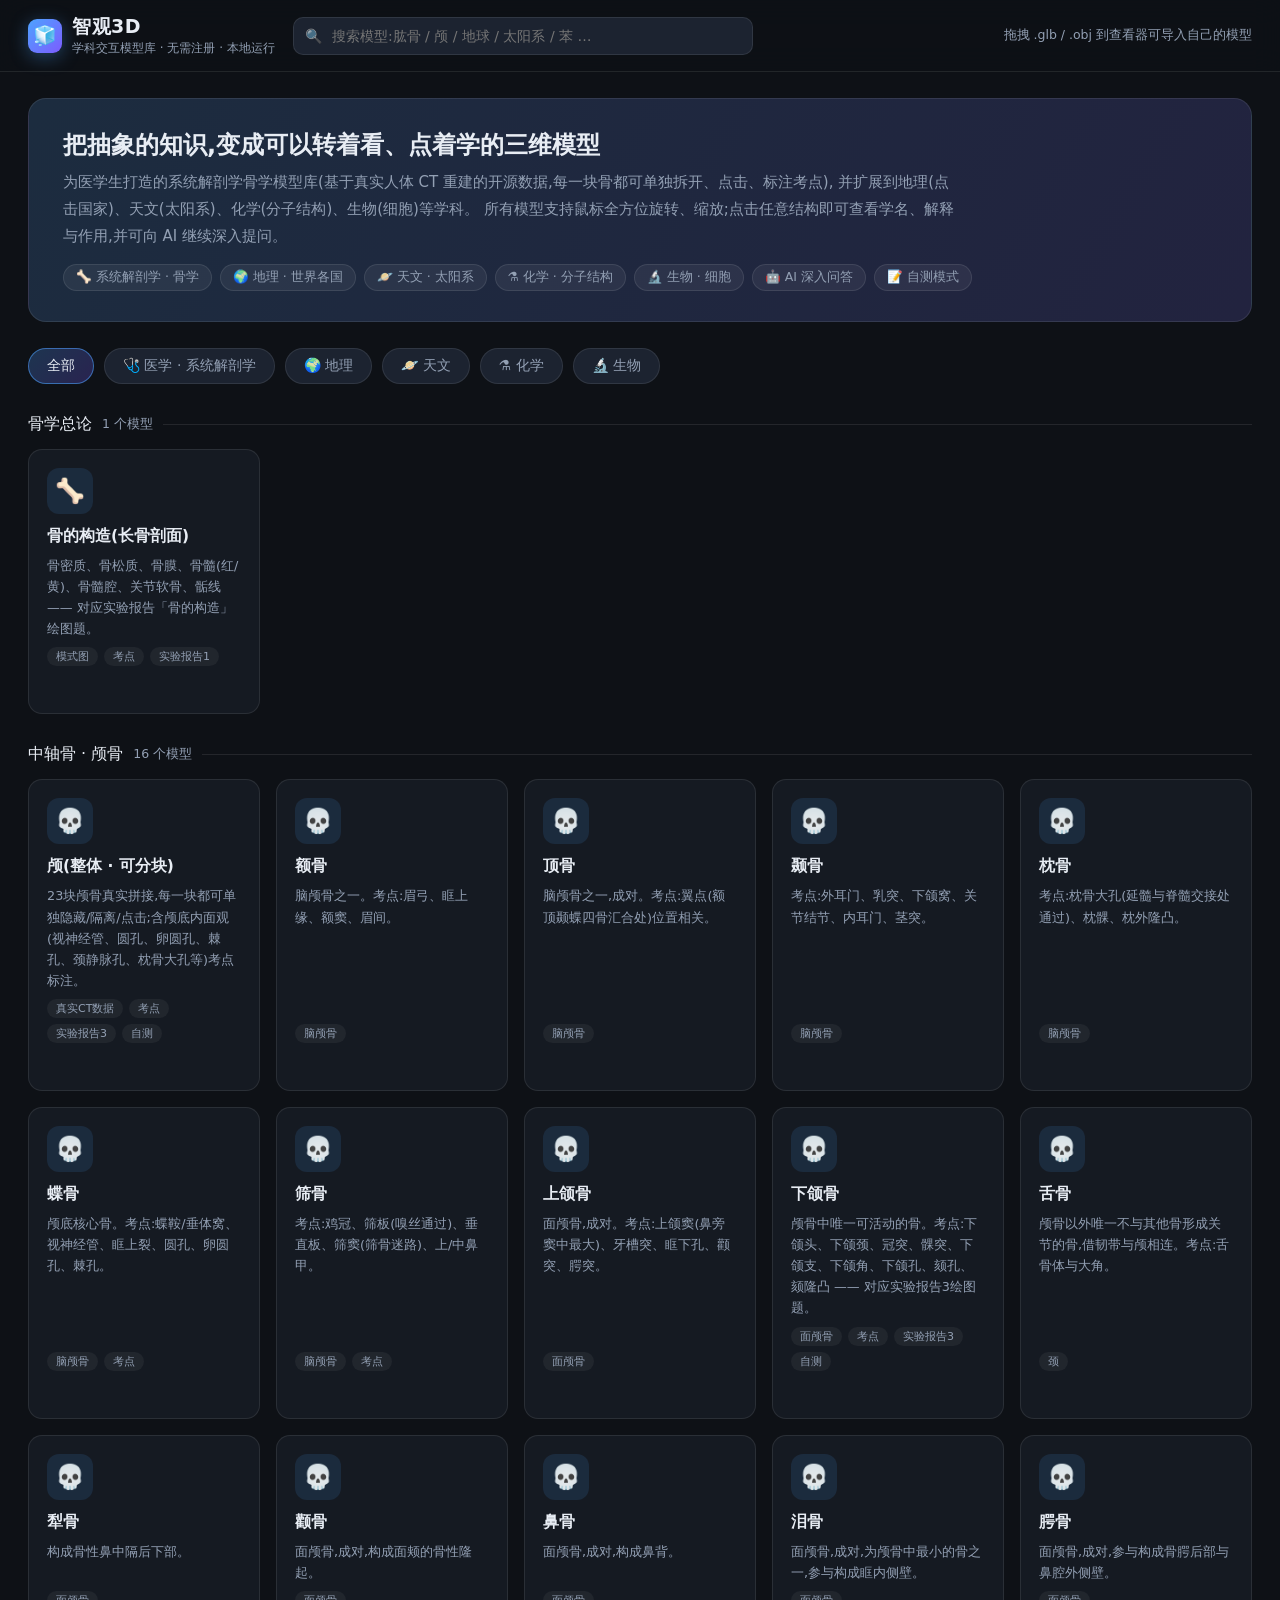
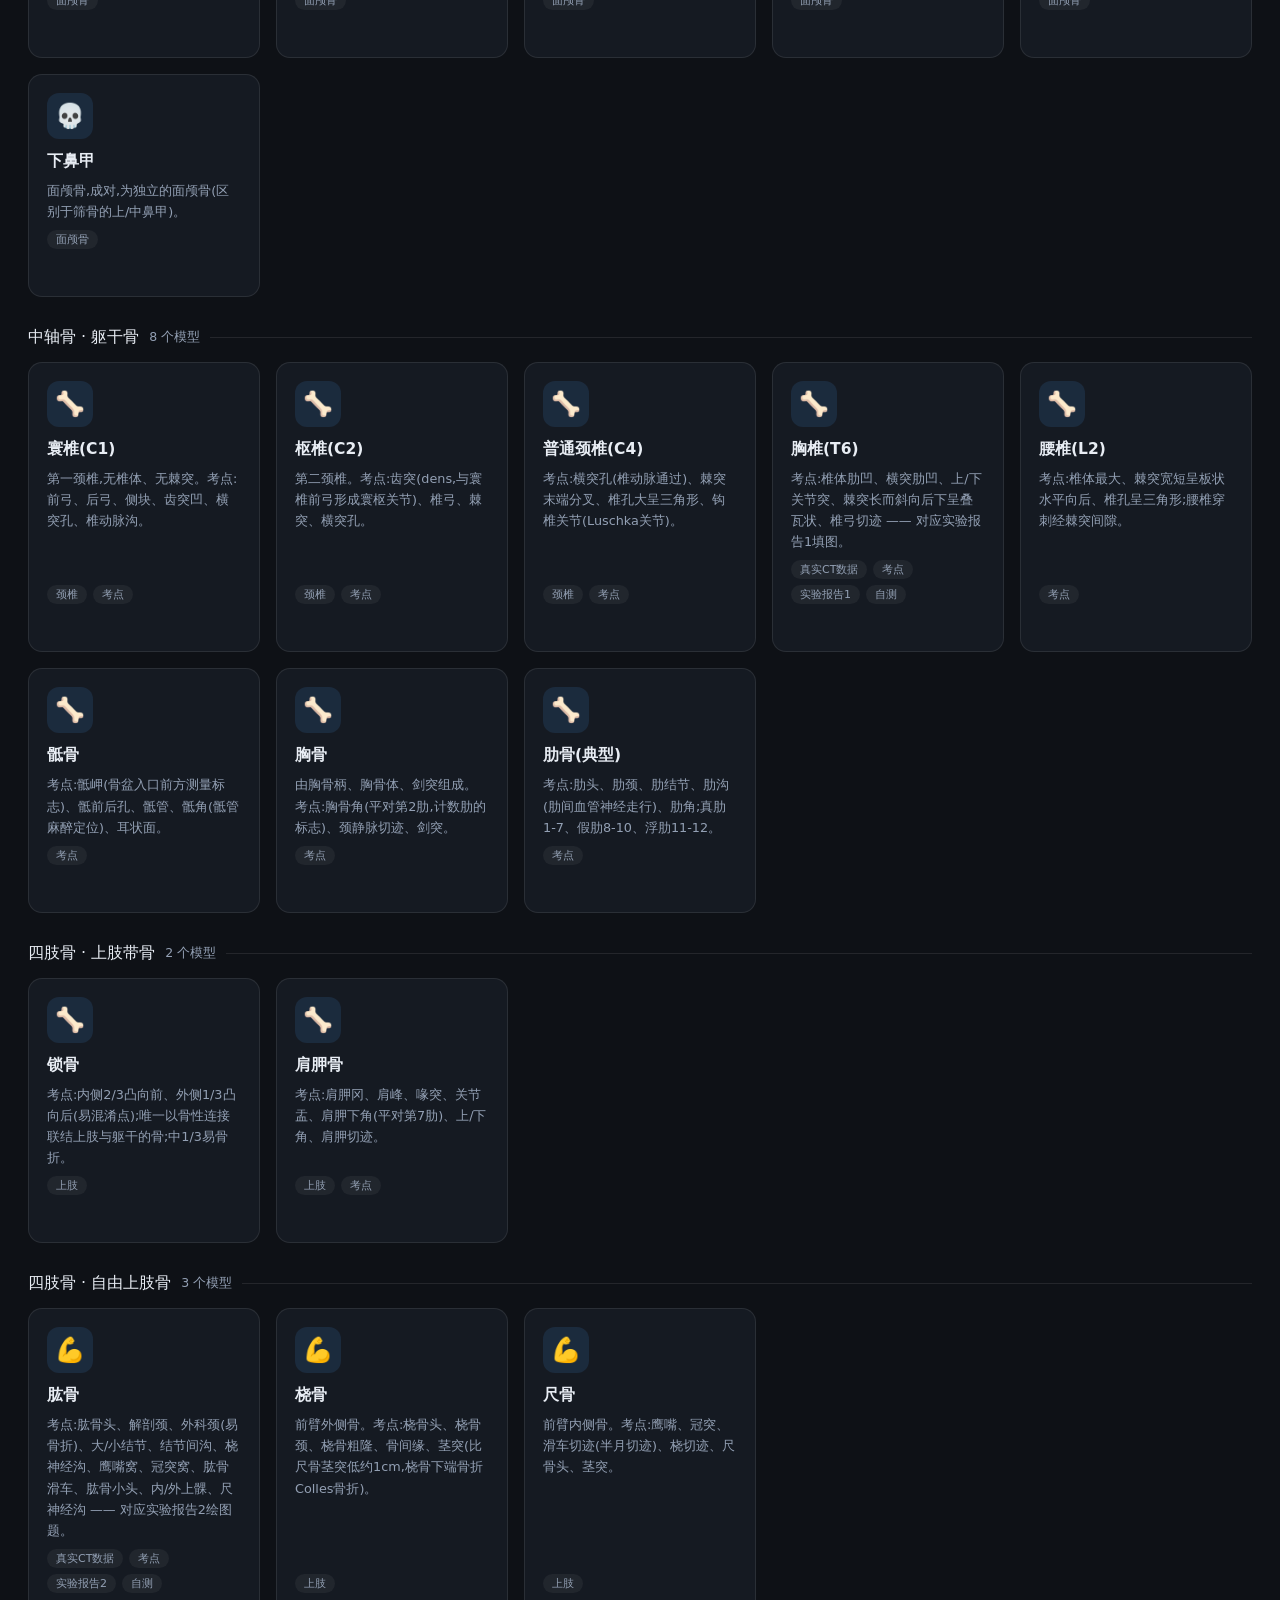
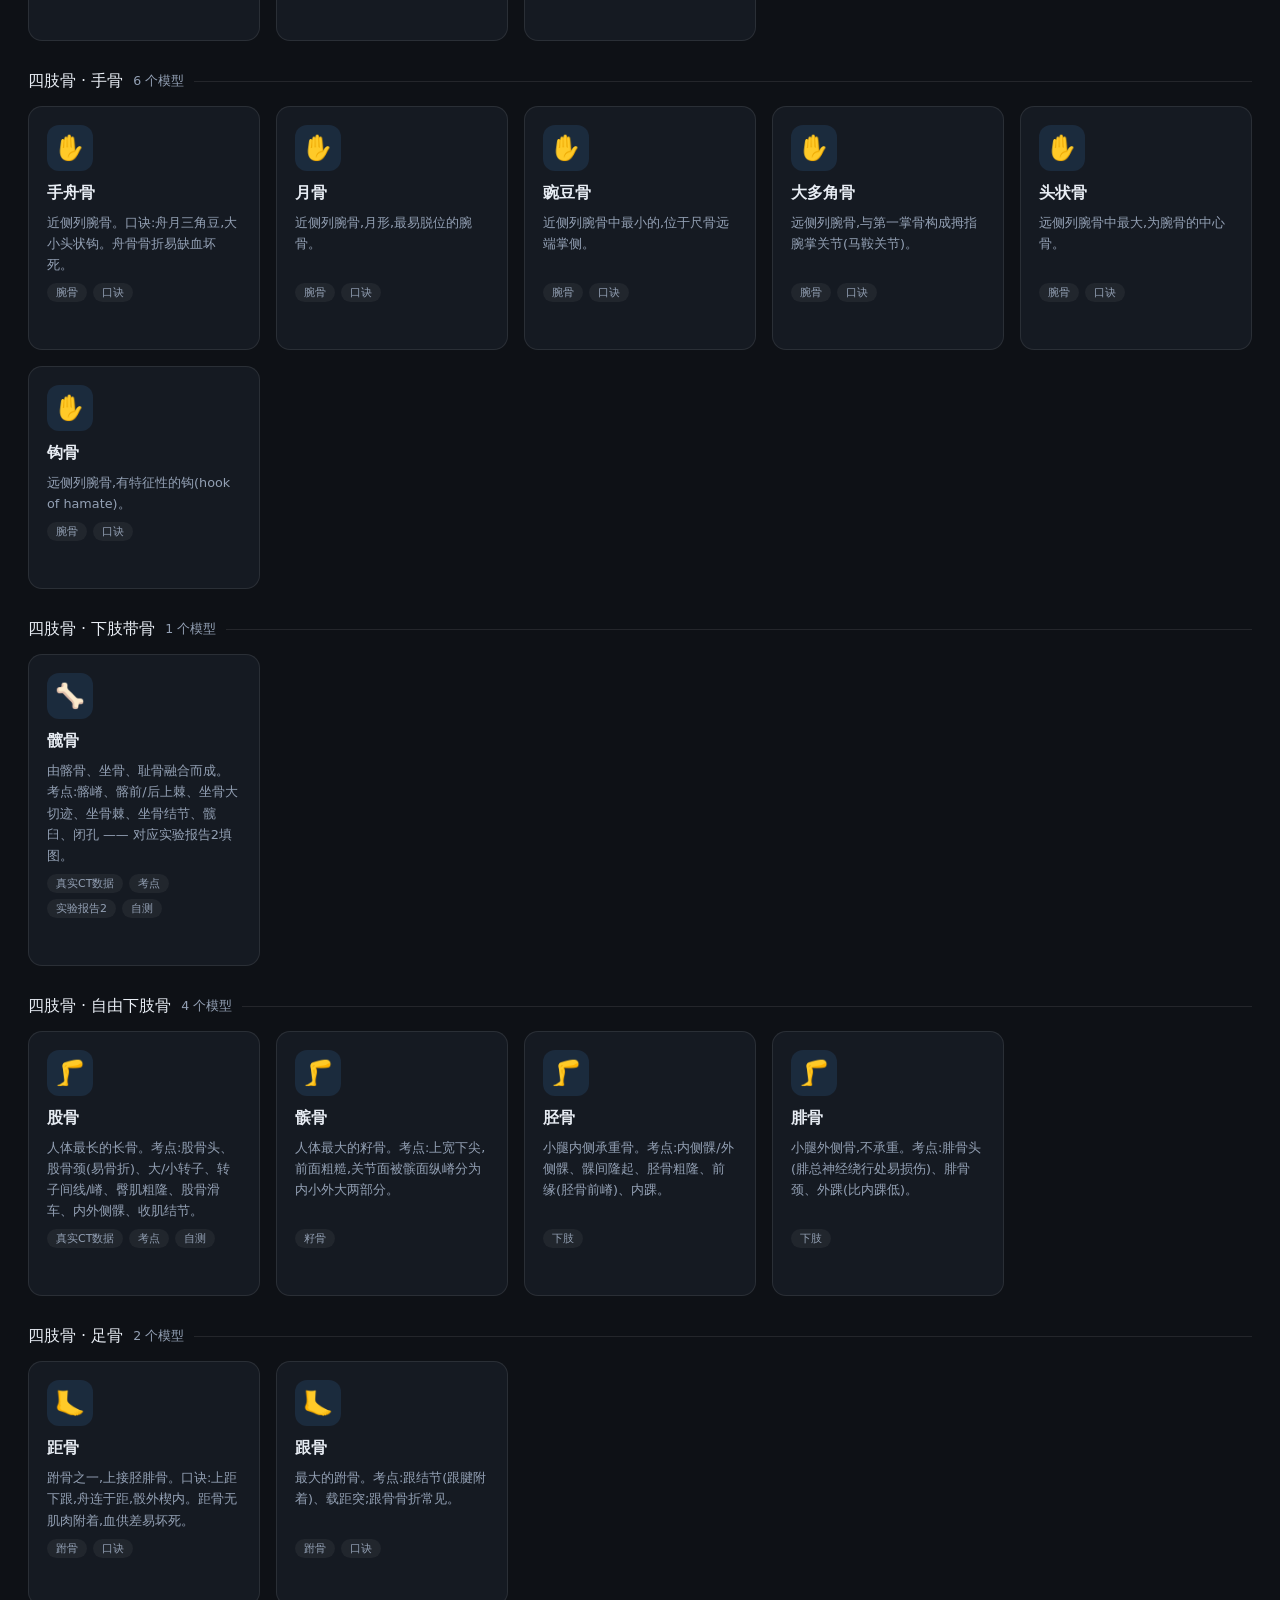
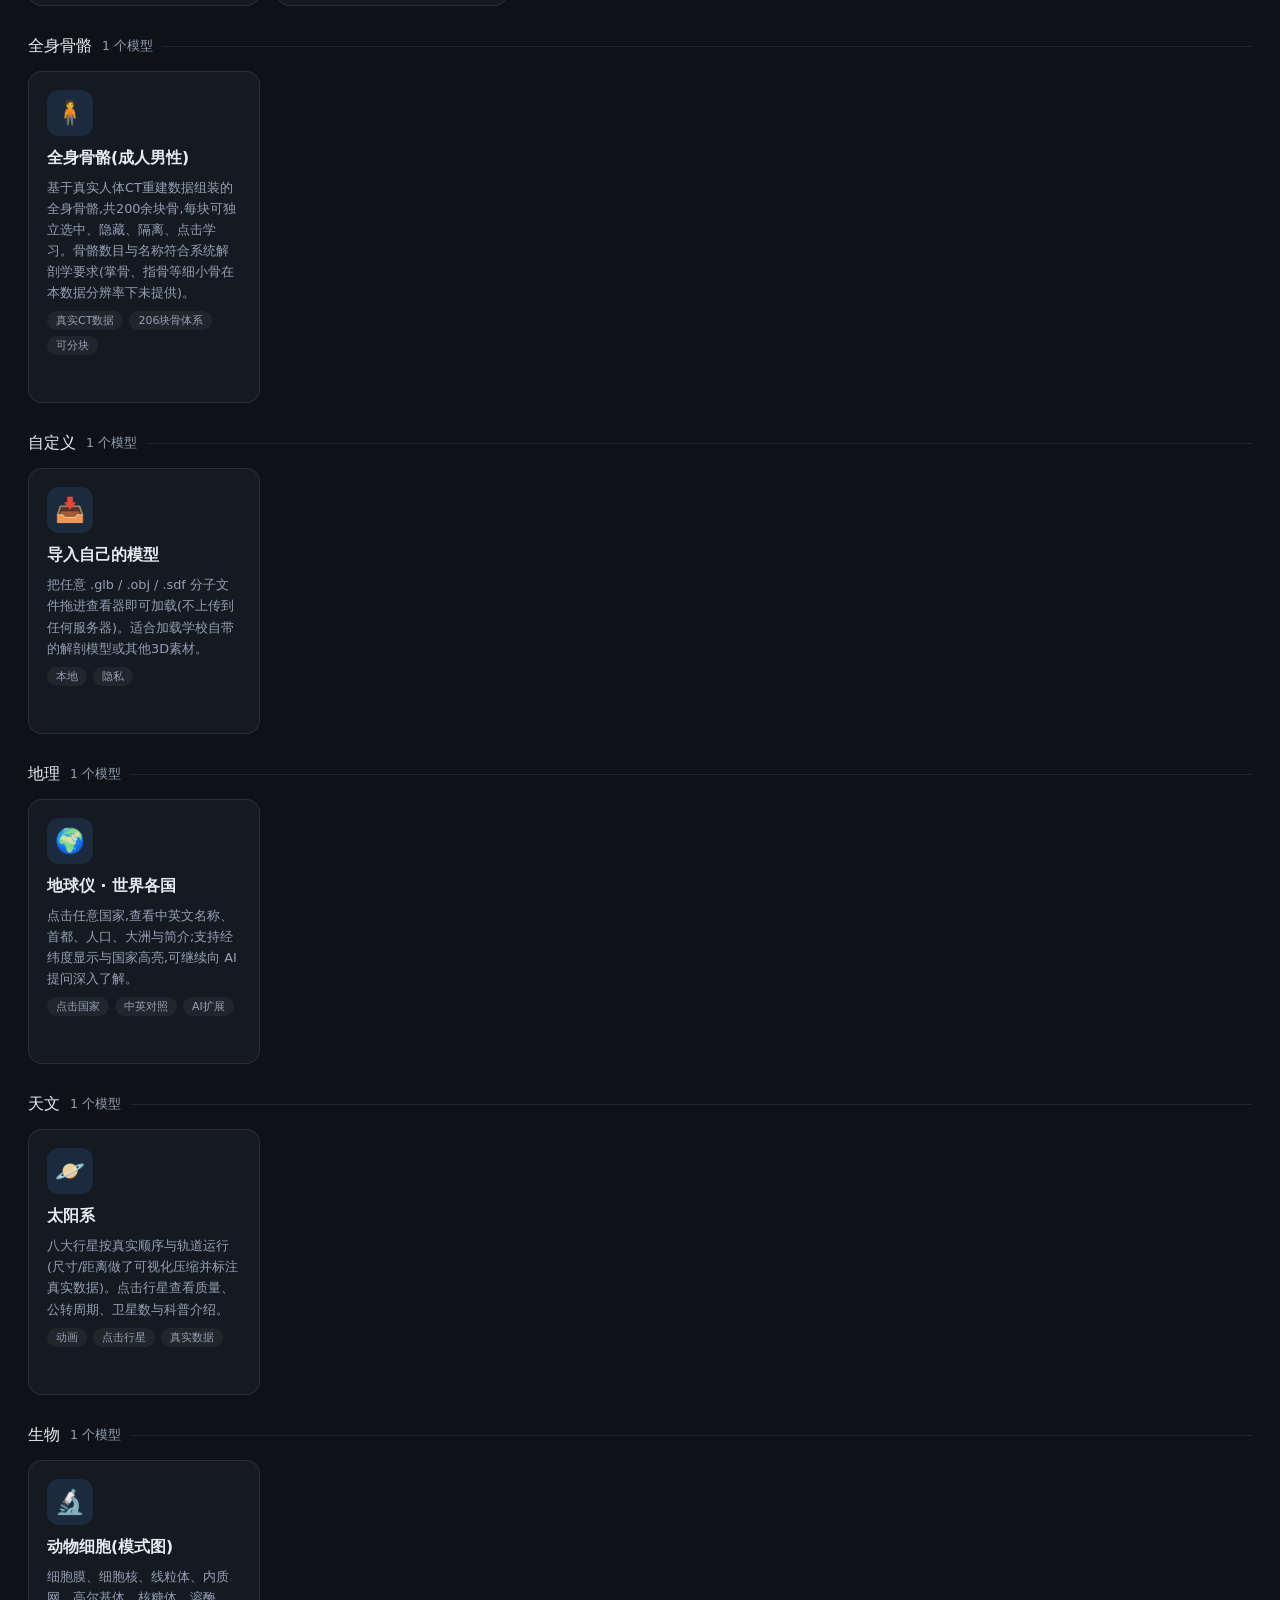
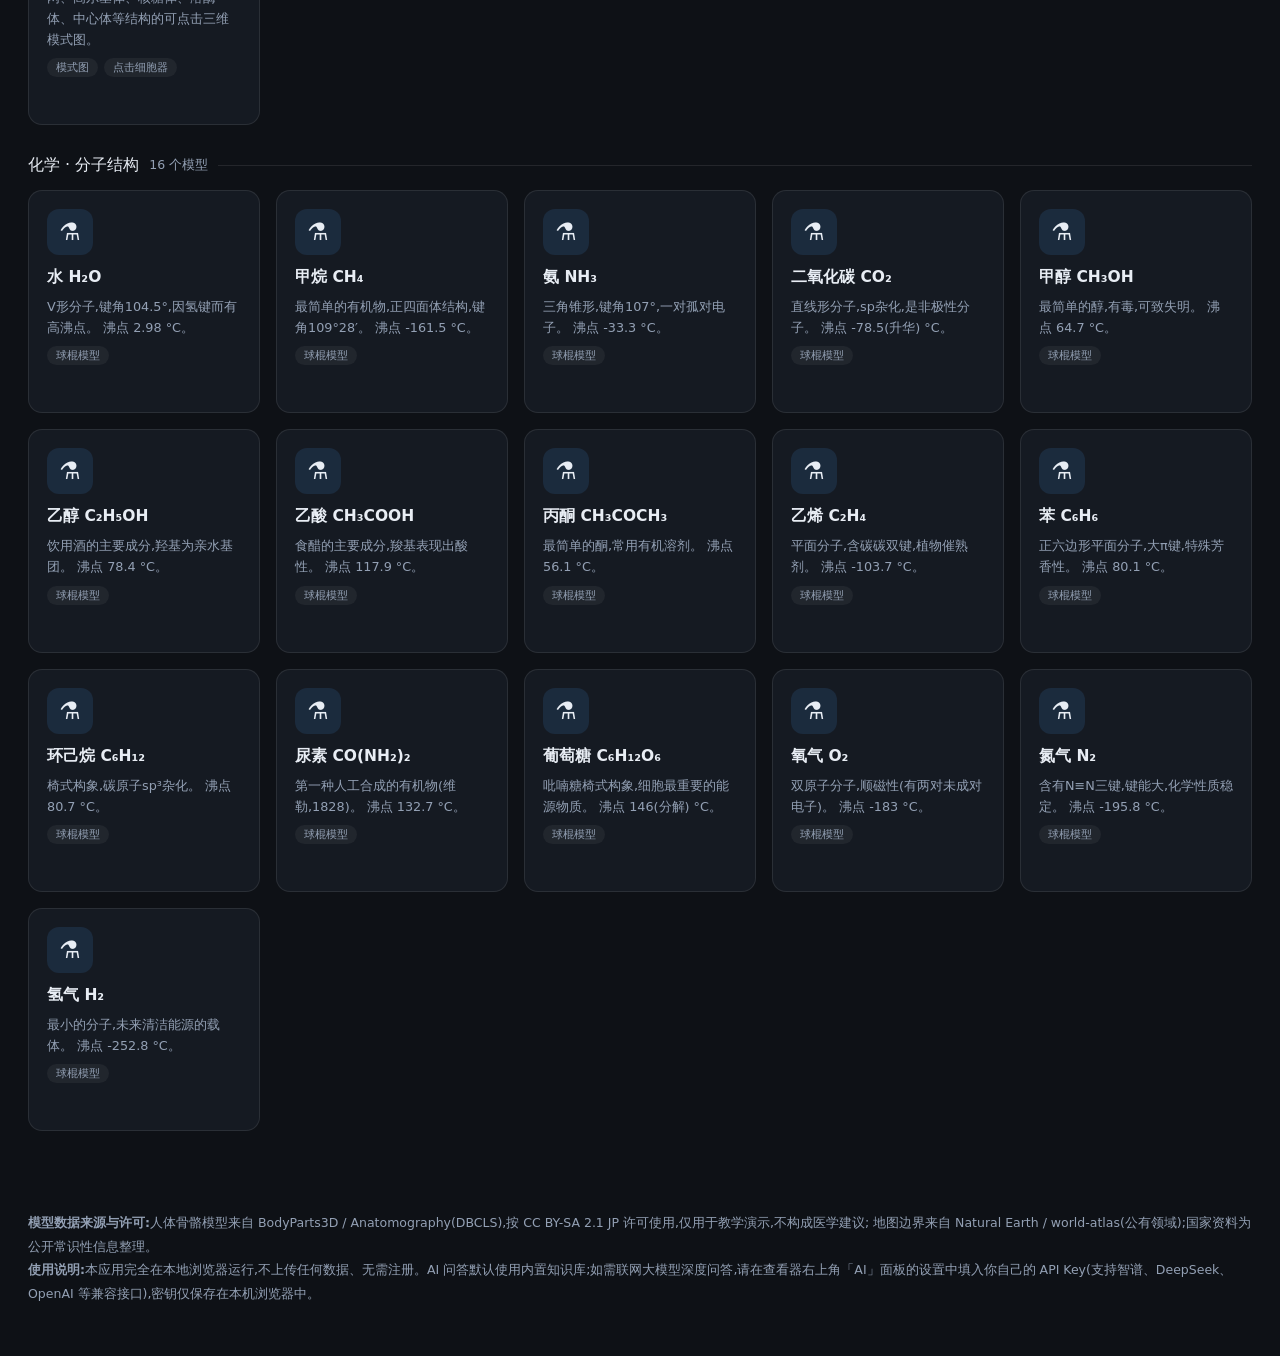
==== index.html @ 43f82dba "智观3D 学科交互模型库:真实CT骨骼解剖学习 + 地球仪/太阳系/分子/细胞,纯静态站可部署 GitHub Pages" ====
<!DOCTYPE html>
<html lang="zh-CN">
<head>
<meta charset="UTF-8">
<meta name="viewport" content="width=device-width, initial-scale=1.0">
<title>智观3D · 学科交互模型库</title>
<link rel="icon" href="data:image/svg+xml,<svg xmlns='http://www.w3.org/2000/svg' viewBox='0 0 100 100'><text y='.9em' font-size='90'>🧊</text></svg>">
<link rel="stylesheet" href="css/app.css">
</head>
<body>
<header class="lib-header">
  <div class="logo">
    <div class="cube">🧊</div>
    <div>
      <h1>智观3D</h1>
      <small>学科交互模型库 · 无需注册 · 本地运行</small>
    </div>
  </div>
  <div class="search-wrap">
    <input id="search" type="text" placeholder="搜索模型:肱骨 / 颅 / 地球 / 太阳系 / 苯 …">
  </div>
  <div class="header-note">拖拽 .glb / .obj 到查看器可导入自己的模型</div>
</header>

<main class="lib-main">
  <section class="hero">
    <h2>把抽象的知识,变成可以转着看、点着学的三维模型</h2>
    <p>为医学生打造的系统解剖学骨学模型库(基于真实人体 CT 重建的开源数据,每一块骨都可单独拆开、点击、标注考点),
       并扩展到地理(点击国家)、天文(太阳系)、化学(分子结构)、生物(细胞)等学科。
       所有模型支持鼠标全方位旋转、缩放;点击任意结构即可查看学名、解释与作用,并可向 AI 继续深入提问。</p>
    <div class="tags">
      <span class="tag">🦴 系统解剖学 · 骨学</span>
      <span class="tag">🌍 地理 · 世界各国</span>
      <span class="tag">🪐 天文 · 太阳系</span>
      <span class="tag">⚗️ 化学 · 分子结构</span>
      <span class="tag">🔬 生物 · 细胞</span>
      <span class="tag">🤖 AI 深入问答</span>
      <span class="tag">📝 自测模式</span>
    </div>
  </section>

  <div class="cat-row" id="catRow"></div>
  <div id="modelList"></div>
</main>

<footer class="lib-footer">
  <p><b>模型数据来源与许可:</b>人体骨骼模型来自 BodyParts3D / Anatomography(DBCLS),按 CC BY-SA 2.1 JP 许可使用,仅用于教学演示,不构成医学建议;
     地图边界来自 Natural Earth / world-atlas(公有领域);国家资料为公开常识性信息整理。</p>
  <p><b>使用说明:</b>本应用完全在本地浏览器运行,不上传任何数据、无需注册。AI 问答默认使用内置知识库;如需联网大模型深度问答,请在查看器右上角「AI」面板的设置中填入你自己的 API Key(支持智谱、DeepSeek、OpenAI 等兼容接口),密钥仅保存在本机浏览器中。</p>
</footer>

<script src="js/catalog.js"></script>
<script>
(function () {
  const row = document.getElementById('catRow');
  const list = document.getElementById('modelList');
  const search = document.getElementById('search');
  const cats = [
    { id: 'all', name: '全部' },
    { id: 'medical', name: '🩺 医学 · 系统解剖学' },
    { id: 'geo', name: '🌍 地理' },
    { id: 'astro', name: '🪐 天文' },
    { id: 'chem', name: '⚗️ 化学' },
    { id: 'bio', name: '🔬 生物' }
  ];
  let curCat = 'all', curKw = '';

  cats.forEach(c => {
    const b = document.createElement('button');
    b.className = 'cat-chip' + (c.id === 'all' ? ' active' : '');
    b.textContent = c.name;
    b.onclick = () => {
      curCat = c.id;
      row.querySelectorAll('.cat-chip').forEach(x => x.classList.remove('active'));
      b.classList.add('active');
      render();
    };
    row.appendChild(b);
  });
  search.addEventListener('input', () => { curKw = search.value.trim().toLowerCase(); render(); });

  function render() {
    list.innerHTML = '';
    let shown = 0;
    // 分组显示
    const groups = [];
    CATALOG.forEach(m => {
      if (m.type === 'molecule-list') return;   // 分子集展开为单独卡片,汇总卡不显示
      if (curCat !== 'all' && m.cat !== curCat) return;
      if (curKw && !((m.title + ' ' + (m.en || '') + ' ' + (m.desc || '') + ' ' + (m.keywords || '')).toLowerCase().includes(curKw))) return;
      let g = groups.find(x => x.name === (m.groupName || '其他'));
      if (!g) { g = { name: m.groupName || '其他', items: [] }; groups.push(g); }
      g.items.push(m);
      shown++;
    });
    if (!shown) {
      list.innerHTML = '<p style="color:var(--txt-dim);padding:40px 0;text-align:center">没有找到匹配的模型,换个关键词试试?</p>';
      return;
    }
    groups.forEach(g => {
      const t = document.createElement('div');
      t.className = 'group-title';
      t.innerHTML = `${g.name} <span class="cnt">${g.items.length} 个模型</span>`;
      list.appendChild(t);
      const grid = document.createElement('div');
      grid.className = 'card-grid';
      g.items.forEach(m => grid.appendChild(card(m)));
      list.appendChild(grid);
    });
  }

  function card(m) {
    const d = document.createElement('div');
    d.className = 'model-card';
    d.innerHTML = `
      <div class="icon">${m.icon || '📦'}</div>
      <h3>${m.title}</h3>
      <div class="desc">${m.desc || ''}</div>
      <div class="meta">
        ${(m.tags || []).map(t => `<span>${t}</span>`).join('')}
      </div>
      <div class="open-hint">打开模型 →</div>`;
    d.onclick = () => { location.href = 'viewer.html?model=' + encodeURIComponent(m.id); };
    return d;
  }

  render();
})();
</script>
</body>
</html>
---- css/app.css ----
/* ============ 智观3D · 学科交互模型库 ============ */
:root {
  --bg: #0e1116;
  --bg-2: #151a22;
  --bg-3: #1c2330;
  --panel: rgba(17, 22, 30, 0.92);
  --line: rgba(255, 255, 255, 0.09);
  --txt: #e8edf4;
  --txt-dim: #93a0b4;
  --acc: #4da3ff;
  --acc-2: #7c5cff;
  --ok: #3ecf8e;
  --warn: #ffb454;
  --err: #ff6b6b;
  --radius: 14px;
  --shadow: 0 12px 40px rgba(0, 0, 0, 0.45);
  font-size: 15px;
}
* { box-sizing: border-box; margin: 0; padding: 0; }
html, body { height: 100%; }
body {
  font-family: "system-ui", "Segoe UI", "Microsoft YaHei", "PingFang SC", sans-serif;
  background: var(--bg);
  color: var(--txt);
  overflow-x: hidden;
}
a { color: var(--acc); text-decoration: none; }
button { font-family: inherit; cursor: pointer; }
input, select, textarea { font-family: inherit; }
::-webkit-scrollbar { width: 9px; height: 9px; }
::-webkit-scrollbar-thumb { background: #2c3646; border-radius: 5px; }
::-webkit-scrollbar-track { background: transparent; }

/* ---------- 首页(模型库) ---------- */
.lib-header {
  position: sticky; top: 0; z-index: 50;
  display: flex; align-items: center; gap: 18px;
  padding: 14px 28px;
  background: rgba(14, 17, 22, 0.85);
  backdrop-filter: blur(14px);
  border-bottom: 1px solid var(--line);
}
.logo { display: flex; align-items: center; gap: 10px; white-space: nowrap; }
.logo .cube {
  width: 34px; height: 34px; border-radius: 9px;
  background: linear-gradient(135deg, var(--acc), var(--acc-2));
  display: grid; place-items: center; font-size: 19px;
  box-shadow: 0 4px 18px rgba(77, 163, 255, 0.35);
}
.logo h1 { font-size: 19px; font-weight: 700; letter-spacing: 0.5px; }
.logo small { color: var(--txt-dim); font-size: 12px; display: block; font-weight: 400; }
.search-wrap { flex: 1; max-width: 460px; position: relative; }
.search-wrap input {
  width: 100%; padding: 10px 14px 10px 38px;
  background: var(--bg-3); border: 1px solid var(--line); border-radius: 10px;
  color: var(--txt); outline: none; font-size: 14px;
}
.search-wrap input:focus { border-color: rgba(77, 163, 255, 0.5); }
.search-wrap::before {
  content: "🔍"; position: absolute; left: 12px; top: 50%;
  transform: translateY(-50%); font-size: 14px; opacity: 0.7;
}
.header-note { margin-left: auto; color: var(--txt-dim); font-size: 12.5px; white-space: nowrap; }

.lib-main { max-width: 1280px; margin: 0 auto; padding: 26px 28px 80px; }
.hero {
  padding: 30px 34px; margin-bottom: 26px;
  background: linear-gradient(120deg, rgba(77,163,255,0.13), rgba(124,92,255,0.13)),
              var(--bg-2);
  border: 1px solid var(--line); border-radius: 18px;
}
.hero h2 { font-size: 24px; margin-bottom: 8px; }
.hero p { color: var(--txt-dim); line-height: 1.8; max-width: 900px; }
.hero .tags { margin-top: 14px; display: flex; gap: 8px; flex-wrap: wrap; }
.tag {
  padding: 4px 12px; border-radius: 999px; font-size: 12.5px;
  background: rgba(255, 255, 255, 0.06); border: 1px solid var(--line);
  color: var(--txt-dim);
}

.cat-row { display: flex; gap: 10px; flex-wrap: wrap; margin: 22px 0 18px; }
.cat-chip {
  padding: 8px 18px; border-radius: 999px; font-size: 14px;
  background: var(--bg-3); border: 1px solid var(--line); color: var(--txt-dim);
  transition: all 0.15s;
}
.cat-chip:hover { color: var(--txt); border-color: rgba(77, 163, 255, 0.4); }
.cat-chip.active {
  background: linear-gradient(135deg, rgba(77,163,255,0.25), rgba(124,92,255,0.25));
  color: var(--txt); border-color: rgba(77, 163, 255, 0.55);
}
.group-title {
  margin: 30px 0 14px; font-size: 16px; color: var(--txt);
  display: flex; align-items: center; gap: 10px;
}
.group-title::after { content: ""; flex: 1; height: 1px; background: var(--line); }
.group-title .cnt { color: var(--txt-dim); font-size: 12.5px; }

.card-grid {
  display: grid; gap: 16px;
  grid-template-columns: repeat(auto-fill, minmax(230px, 1fr));
}
.model-card {
  background: var(--bg-2); border: 1px solid var(--line); border-radius: var(--radius);
  padding: 18px; cursor: pointer; transition: transform 0.15s, border-color 0.15s, box-shadow 0.15s;
  display: flex; flex-direction: column; gap: 8px; position: relative; overflow: hidden;
}
.model-card:hover {
  transform: translateY(-3px);
  border-color: rgba(77, 163, 255, 0.5);
  box-shadow: var(--shadow);
}
.model-card .icon {
  width: 46px; height: 46px; border-radius: 12px; font-size: 24px;
  display: grid; place-items: center; margin-bottom: 4px;
  background: rgba(77, 163, 255, 0.12);
}
.model-card h3 { font-size: 15.5px; }
.model-card .desc { font-size: 12.8px; color: var(--txt-dim); line-height: 1.65; flex: 1; }
.model-card .meta { display: flex; gap: 6px; flex-wrap: wrap; }
.model-card .meta span {
  font-size: 11px; padding: 2px 9px; border-radius: 999px;
  background: rgba(255, 255, 255, 0.05); color: var(--txt-dim);
}
.model-card .open-hint {
  margin-top: 4px; font-size: 12.5px; color: var(--acc); opacity: 0;
  transition: opacity 0.15s;
}
.model-card:hover .open-hint { opacity: 1; }
.cat-medical .icon { background: rgba(255, 107, 107, 0.13); }
.cat-geo .icon { background: rgba(62, 207, 142, 0.13); }
.cat-astro .icon { background: rgba(124, 92, 255, 0.16); }
.cat-chem .icon { background: rgba(255, 180, 84, 0.13); }
.cat-bio .icon { background: rgba(77, 163, 255, 0.13); }

.lib-footer {
  max-width: 1280px; margin: 0 auto; padding: 0 28px 50px;
  color: var(--txt-dim); font-size: 12.5px; line-height: 1.9;
}

/* ---------- 查看器 ---------- */
.viewer-body { overflow: hidden; }
#c3d {
  position: fixed; inset: 0; display: block;
  cursor: grab;
}
#c3d.grabbing { cursor: grabbing; }
#c3d.pickable { cursor: pointer; }

.v-toolbar {
  position: fixed; top: 0; left: 0; right: 0; z-index: 30;
  display: flex; align-items: center; gap: 10px;
  padding: 10px 16px;
  background: linear-gradient(rgba(10, 13, 18, 0.9), rgba(10, 13, 18, 0));
}
.v-toolbar .back {
  display: flex; align-items: center; gap: 6px;
  padding: 8px 14px; border-radius: 10px;
  background: var(--panel); border: 1px solid var(--line); color: var(--txt);
  font-size: 13.5px;
}
.v-toolbar .back:hover { border-color: rgba(77, 163, 255, 0.5); }
.v-title { font-size: 15px; font-weight: 600; }
.v-title small { color: var(--txt-dim); font-weight: 400; margin-left: 8px; }
.tb-group { margin-left: auto; display: flex; gap: 8px; align-items: center; flex-wrap: wrap; }
.tb-btn {
  padding: 8px 13px; border-radius: 10px; font-size: 13px;
  background: var(--panel); border: 1px solid var(--line); color: var(--txt-dim);
  transition: all 0.15s; white-space: nowrap;
}
.tb-btn:hover { color: var(--txt); border-color: rgba(77, 163, 255, 0.45); }
.tb-btn.on { color: #fff; background: rgba(77, 163, 255, 0.22); border-color: rgba(77, 163, 255, 0.55); }
.tb-btn.primary { color: #fff; background: linear-gradient(135deg, var(--acc), var(--acc-2)); border: none; }

.view-preset-bar {
  position: fixed; top: 58px; left: 50%; transform: translateX(-50%);
  z-index: 29; display: flex; gap: 6px; flex-wrap: wrap; justify-content: center;
  max-width: 90vw;
}
.vp-btn {
  padding: 5px 12px; border-radius: 999px; font-size: 12px;
  background: var(--panel); border: 1px solid var(--line); color: var(--txt-dim);
}
.vp-btn:hover { color: var(--txt); }

/* 左侧信息面板 */
.info-panel {
  position: fixed; left: 16px; top: 96px; bottom: 20px; width: 372px; z-index: 25;
  background: var(--panel); border: 1px solid var(--line); border-radius: var(--radius);
  backdrop-filter: blur(16px); box-shadow: var(--shadow);
  display: flex; flex-direction: column;
  transform: translateX(-110%); transition: transform 0.25s ease;
}
.info-panel.show { transform: none; }
.info-head {
  padding: 14px 16px; border-bottom: 1px solid var(--line);
  display: flex; align-items: flex-start; gap: 10px;
}
.info-head .ih-title { flex: 1; }
.info-head h2 { font-size: 17px; line-height: 1.35; }
.info-head .latin { color: var(--txt-dim); font-size: 12.5px; font-style: italic; margin-top: 2px; }
.info-head .cat-line { margin-top: 6px; display: flex; gap: 6px; flex-wrap: wrap; }
.info-head .cat-line span {
  font-size: 11px; padding: 2px 9px; border-radius: 999px;
  background: rgba(77, 163, 255, 0.13); color: var(--acc);
}
.icon-btn {
  width: 28px; height: 28px; border-radius: 8px; border: 1px solid var(--line);
  background: transparent; color: var(--txt-dim); font-size: 13px; flex: none;
}
.icon-btn:hover { color: var(--txt); }
.info-body { flex: 1; overflow-y: auto; padding: 14px 16px 20px; }
.kb-sec { margin-bottom: 16px; }
.kb-sec h4 {
  font-size: 12.5px; color: var(--acc); margin-bottom: 7px; letter-spacing: 1px;
  display: flex; align-items: center; gap: 6px;
}
.kb-sec p { font-size: 13.5px; line-height: 1.85; color: #c9d4e3; }
.kb-sec ul { list-style: none; }
.kb-sec li {
  font-size: 13.2px; line-height: 1.75; color: #c9d4e3;
  padding-left: 16px; position: relative; margin-bottom: 5px;
}
.kb-sec li::before { content: "·"; position: absolute; left: 4px; color: var(--acc); font-weight: 700; }
.kb-sec li b { color: var(--txt); font-weight: 600; }
.kb-sec li.clickable { cursor: pointer; padding: 4px 6px 4px 20px; border-radius: 8px; margin-left: -6px; }
.kb-sec li.clickable:hover { background: rgba(77, 163, 255, 0.1); }
.kb-sec li.clickable::before { content: "◉"; left: 4px; top: 6px; font-size: 11px; color: var(--warn); }
.mnemo {
  background: rgba(255, 180, 84, 0.09); border: 1px solid rgba(255, 180, 84, 0.25);
  border-radius: 10px; padding: 10px 12px; font-size: 13px; line-height: 1.8; color: #ffd9a0;
}
.clinical {
  background: rgba(255, 107, 107, 0.07); border: 1px solid rgba(255, 107, 107, 0.2);
  border-radius: 10px; padding: 10px 12px; font-size: 13px; line-height: 1.8; color: #ffb3b3;
}
.info-empty {
  height: 100%; display: flex; flex-direction: column; align-items: center; justify-content: center;
  color: var(--txt-dim); font-size: 13.5px; gap: 10px; text-align: center; line-height: 2;
  padding: 0 24px;
}
.bone-list-wrap { border-top: 1px solid var(--line); padding: 10px 12px; }
.bone-list-wrap summary {
  font-size: 13px; color: var(--txt-dim); cursor: pointer; user-select: none; padding: 4px 2px;
}
.bone-chips { display: flex; flex-wrap: wrap; gap: 6px; padding: 8px 2px; max-height: 180px; overflow-y: auto; }
.bone-chip {
  font-size: 12px; padding: 4px 11px; border-radius: 999px;
  background: var(--bg-3); border: 1px solid var(--line); color: var(--txt-dim);
}
.bone-chip:hover { color: var(--txt); border-color: rgba(77, 163, 255, 0.5); }
.bone-chip.hidden-bone { opacity: 0.4; text-decoration: line-through; }

/* AI 抽屉 */
.ai-drawer {
  position: fixed; right: 0; top: 0; bottom: 0; width: 420px; max-width: 92vw; z-index: 40;
  background: rgba(15, 19, 26, 0.97); border-left: 1px solid var(--line);
  display: flex; flex-direction: column;
  transform: translateX(105%); transition: transform 0.25s ease;
  box-shadow: -18px 0 50px rgba(0, 0, 0, 0.5);
}
.ai-drawer.show { transform: none; }
.ai-head {
  padding: 14px 16px; border-bottom: 1px solid var(--line);
  display: flex; align-items: center; gap: 10px;
}
.ai-head h3 { font-size: 15px; flex: 1; }
.ai-head .mode-badge {
  font-size: 11px; padding: 3px 10px; border-radius: 999px;
  background: rgba(62, 207, 142, 0.13); color: var(--ok); border: 1px solid rgba(62, 207, 142, 0.3);
}
.ai-head .mode-badge.cloud { background: rgba(77, 163, 255, 0.13); color: var(--acc); border-color: rgba(77, 163, 255, 0.3); }
.ai-msgs { flex: 1; overflow-y: auto; padding: 16px; display: flex; flex-direction: column; gap: 12px; }
.ai-msg { max-width: 88%; border-radius: 14px; padding: 10px 14px; font-size: 13.5px; line-height: 1.8; white-space: pre-wrap; word-break: break-word; }
.ai-msg.user { align-self: flex-end; background: linear-gradient(135deg, rgba(77,163,255,0.25), rgba(124,92,255,0.25)); }
.ai-msg.bot { align-self: flex-start; background: var(--bg-3); color: #c9d4e3; }
.ai-msg.bot b { color: var(--txt); }
.ai-msg.bot h5 { font-size: 13px; color: var(--acc); margin: 8px 0 4px; }
.ai-msg.bot ul { padding-left: 18px; }
.ai-msg.bot li { margin: 3px 0; }
.ai-msg .src { margin-top: 8px; font-size: 11.5px; color: var(--txt-dim); border-top: 1px dashed var(--line); padding-top: 6px; }
.ai-typing { align-self: flex-start; color: var(--txt-dim); font-size: 13px; padding: 6px 2px; }
.ai-chips { display: flex; flex-wrap: wrap; gap: 7px; padding: 0 16px 10px; }
.ai-chip {
  font-size: 12px; padding: 5px 12px; border-radius: 999px;
  background: var(--bg-3); border: 1px solid var(--line); color: var(--txt-dim);
}
.ai-chip:hover { color: var(--txt); border-color: rgba(77, 163, 255, 0.5); }
.ai-input-row { display: flex; gap: 8px; padding: 12px 16px 16px; border-top: 1px solid var(--line); }
.ai-input-row textarea {
  flex: 1; resize: none; height: 46px; border-radius: 10px; padding: 11px 13px;
  background: var(--bg-3); border: 1px solid var(--line); color: var(--txt); outline: none; font-size: 13.5px;
}
.ai-input-row textarea:focus { border-color: rgba(77, 163, 255, 0.5); }
.ai-send {
  width: 46px; border-radius: 10px; border: none; font-size: 18px;
  background: linear-gradient(135deg, var(--acc), var(--acc-2)); color: #fff;
}

/* 弹窗 */
.modal-mask {
  position: fixed; inset: 0; z-index: 60; background: rgba(5, 8, 12, 0.72);
  display: none; align-items: center; justify-content: center; backdrop-filter: blur(4px);
}
.modal-mask.show { display: flex; }
.modal {
  width: 560px; max-width: 92vw; max-height: 86vh; overflow-y: auto;
  background: var(--bg-2); border: 1px solid var(--line); border-radius: 16px;
  padding: 22px 24px; box-shadow: var(--shadow);
}
.modal h3 { font-size: 16px; margin-bottom: 14px; }
.modal .form-row { margin-bottom: 13px; }
.modal label { display: block; font-size: 12.5px; color: var(--txt-dim); margin-bottom: 6px; }
.modal input, .modal select {
  width: 100%; padding: 9px 12px; border-radius: 9px; font-size: 13.5px;
  background: var(--bg-3); border: 1px solid var(--line); color: var(--txt); outline: none;
}
.modal input:focus, .modal select:focus { border-color: rgba(77, 163, 255, 0.5); }
.modal .row2 { display: flex; gap: 10px; }
.modal .row2 .form-row { flex: 1; }
.modal-actions { display: flex; gap: 10px; justify-content: flex-end; margin-top: 18px; }
.modal-actions button { padding: 9px 18px; border-radius: 10px; font-size: 13.5px; }
.btn-ghost { background: var(--bg-3); border: 1px solid var(--line); color: var(--txt-dim); }
.btn-main { background: linear-gradient(135deg, var(--acc), var(--acc-2)); border: none; color: #fff; }
.modal .tip { font-size: 12px; color: var(--txt-dim); line-height: 1.8; margin-top: 8px; }
.modal .test-line { display: flex; align-items: center; gap: 10px; margin-top: 4px; }
.modal .test-result { font-size: 12.5px; }
.preset-chip { font-size: 12px; padding: 3px 10px; border-radius: 999px; background: var(--bg-3); border: 1px solid var(--line); color: var(--txt-dim); margin: 0 4px 4px 0; display: inline-block; }
.preset-chip.active { color: var(--acc); border-color: rgba(77,163,255,0.5); }

/* 加载遮罩 */
.loading-mask {
  position: fixed; inset: 0; z-index: 70; background: var(--bg);
  display: flex; flex-direction: column; align-items: center; justify-content: center; gap: 18px;
  transition: opacity 0.4s;
}
.loading-mask.hide { opacity: 0; pointer-events: none; }
.spin {
  width: 46px; height: 46px; border-radius: 50%;
  border: 3px solid rgba(77, 163, 255, 0.15); border-top-color: var(--acc);
  animation: spin 0.9s linear infinite;
}
@keyframes spin { to { transform: rotate(360deg); } }
.loading-mask .l1 { font-size: 15px; }
.loading-mask .l2 { font-size: 12.5px; color: var(--txt-dim); }
.load-bar { width: 260px; height: 5px; border-radius: 3px; background: var(--bg-3); overflow: hidden; }
.load-bar i { display: block; height: 100%; width: 0%; background: linear-gradient(90deg, var(--acc), var(--acc-2)); transition: width 0.2s; }

/* 底部提示 & 自测 HUD */
.hint-bar {
  position: fixed; bottom: 14px; left: 50%; transform: translateX(-50%); z-index: 20;
  padding: 7px 16px; border-radius: 999px; font-size: 12.5px; color: var(--txt-dim);
  background: var(--panel); border: 1px solid var(--line); white-space: nowrap; max-width: 92vw;
  overflow: hidden; text-overflow: ellipsis;
}
.quiz-hud {
  position: fixed; top: 58px; left: 50%; transform: translateX(-50%); z-index: 35;
  display: none; align-items: center; gap: 14px;
  background: var(--panel); border: 1px solid rgba(255, 180, 84, 0.4); border-radius: 14px;
  padding: 12px 20px; box-shadow: var(--shadow); backdrop-filter: blur(12px);
}
.quiz-hud.show { display: flex; }
.quiz-hud .q-main { font-size: 14.5px; }
.quiz-hud .q-main b { color: var(--warn); font-size: 16px; }
.quiz-hud .q-score { font-size: 12.5px; color: var(--txt-dim); white-space: nowrap; }
.quiz-hud .q-next { font-size: 12.5px; padding: 6px 12px; border-radius: 9px; background: var(--bg-3); border: 1px solid var(--line); color: var(--txt-dim); }
.quiz-hud .q-exit { font-size: 12.5px; padding: 6px 12px; border-radius: 9px; background: rgba(255, 107, 107, 0.12); border: 1px solid rgba(255, 107, 107, 0.3); color: var(--err); }
.quiz-flash {
  position: fixed; top: 120px; left: 50%; transform: translateX(-50%); z-index: 36;
  padding: 10px 22px; border-radius: 12px; font-size: 15px; font-weight: 600;
  opacity: 0; pointer-events: none; transition: opacity 0.2s;
}
.quiz-flash.show { opacity: 1; }
.quiz-flash.ok { background: rgba(62, 207, 142, 0.16); border: 1px solid rgba(62, 207, 142, 0.5); color: var(--ok); }
.quiz-flash.bad { background: rgba(255, 107, 107, 0.16); border: 1px solid rgba(255, 107, 107, 0.5); color: var(--err); }

/* 选中结构 3D 标签 */
.part-label {
  position: fixed; z-index: 22; pointer-events: none;
  padding: 4px 12px; border-radius: 999px; font-size: 12.5px; white-space: nowrap;
  background: rgba(255, 180, 84, 0.92); color: #201502; font-weight: 600;
  box-shadow: 0 3px 14px rgba(0, 0, 0, 0.4);
  transform: translate(-50%, -140%);
}
.part-label::after {
  content: ""; position: absolute; left: 50%; bottom: -5px; transform: translateX(-50%);
  border: 5px solid transparent; border-top-color: rgba(255, 180, 84, 0.92); border-bottom: none;
}

/* toast */
.toast {
  position: fixed; bottom: 60px; left: 50%; transform: translateX(-50%) translateY(20px);
  background: var(--bg-3); color: var(--txt); border: 1px solid var(--line);
  padding: 10px 20px; border-radius: 12px; font-size: 13.5px; z-index: 80;
  opacity: 0; pointer-events: none; transition: all 0.25s; box-shadow: var(--shadow);
}
.toast.show { opacity: 1; transform: translateX(-50%); }

.drop-overlay {
  position: fixed; inset: 0; z-index: 65; display: none;
  align-items: center; justify-content: center;
  background: rgba(77, 163, 255, 0.09); border: 3px dashed rgba(77, 163, 255, 0.55);
  font-size: 17px; color: var(--acc); backdrop-filter: blur(2px);
}
.drop-overlay.show { display: flex; }

@media (max-width: 760px) {
  .info-panel { width: calc(100vw - 24px); left: 12px; }
  .ai-drawer { width: 100vw; }
  .header-note { display: none; }
  .view-preset-bar { top: auto; bottom: 52px; }
}
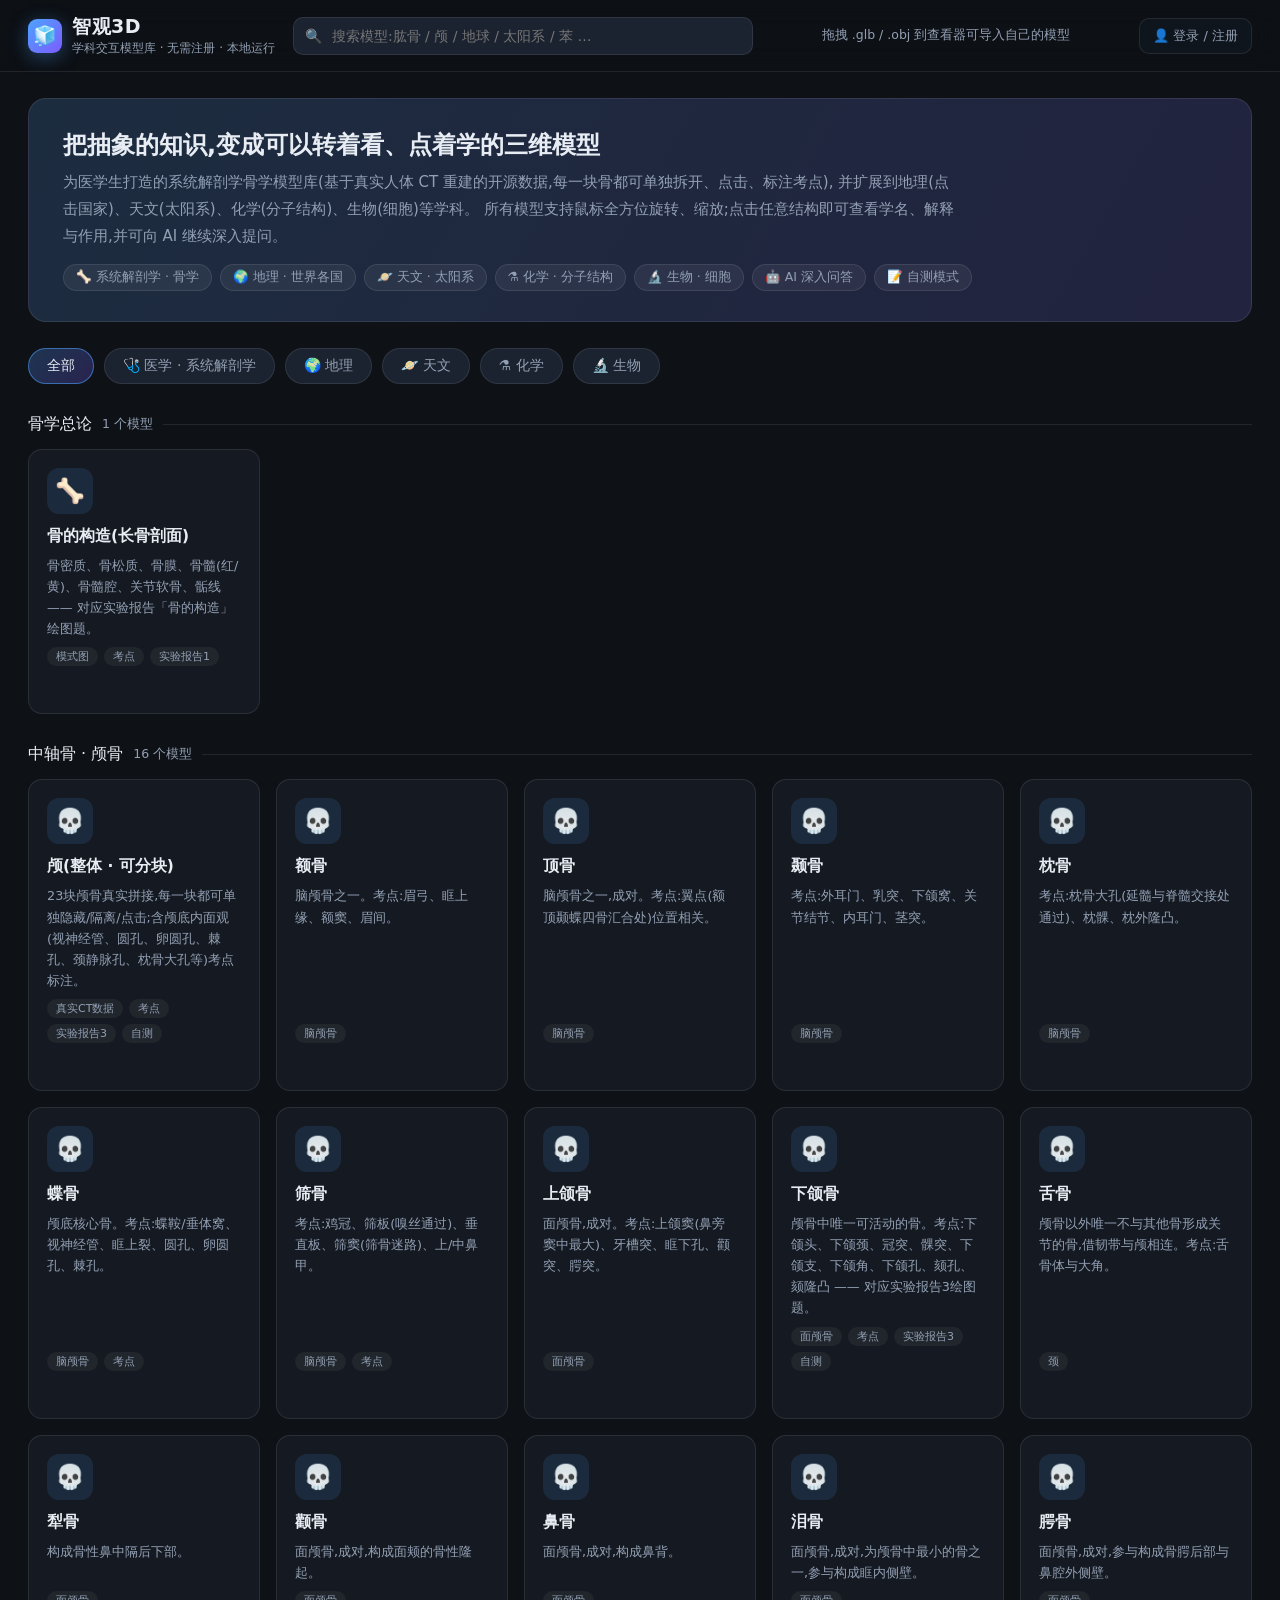
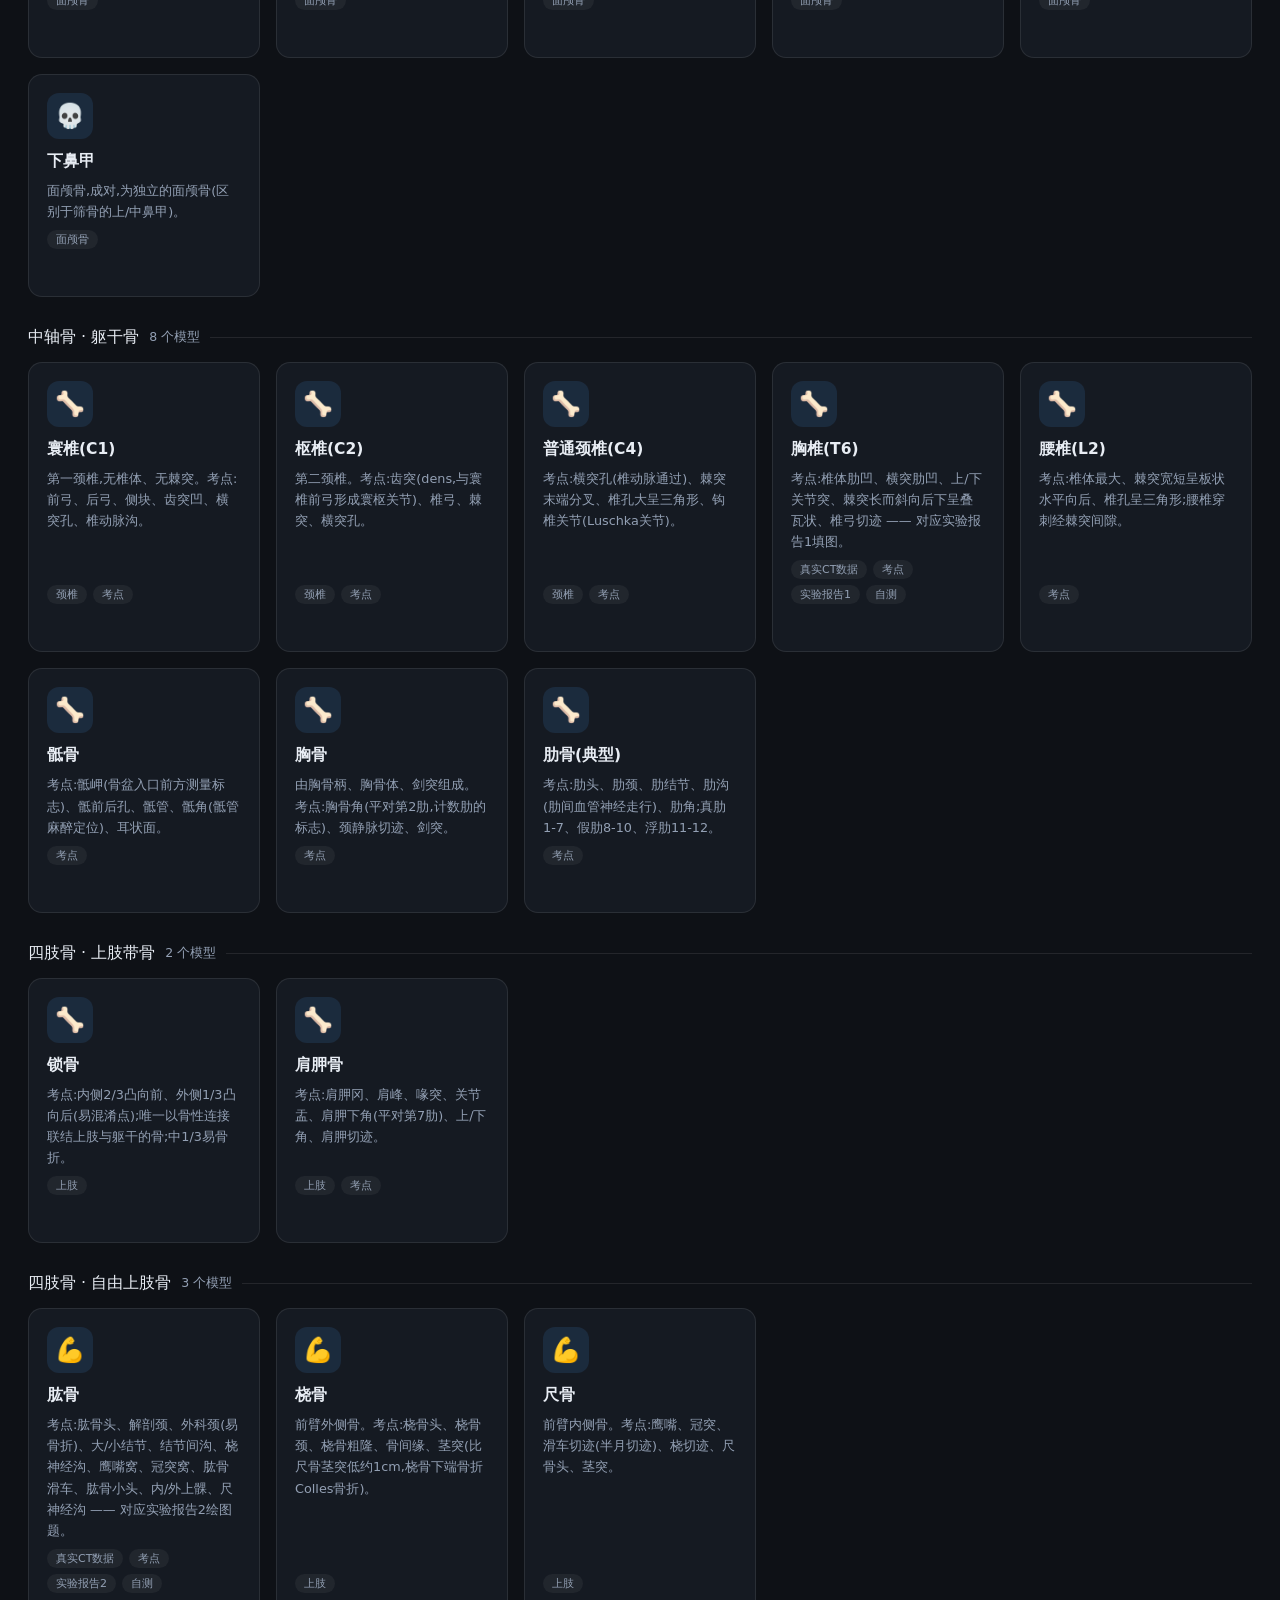
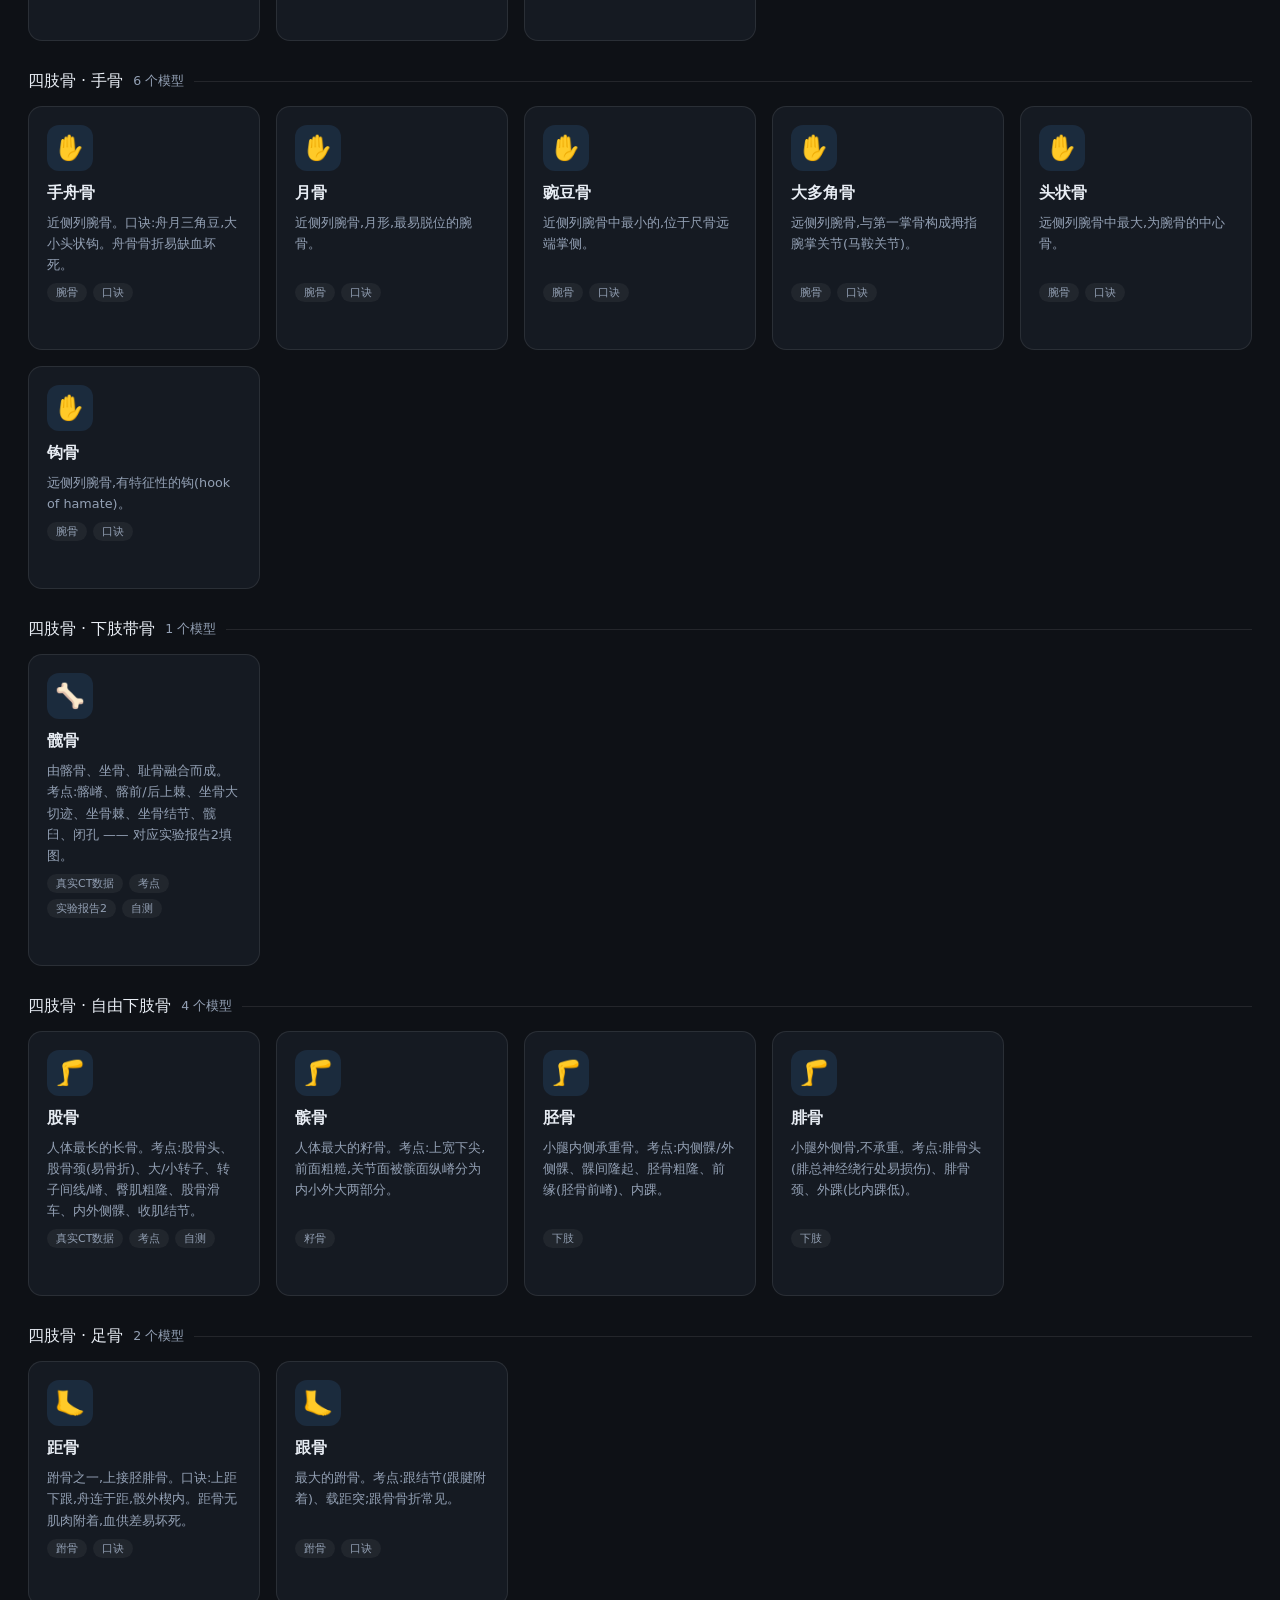
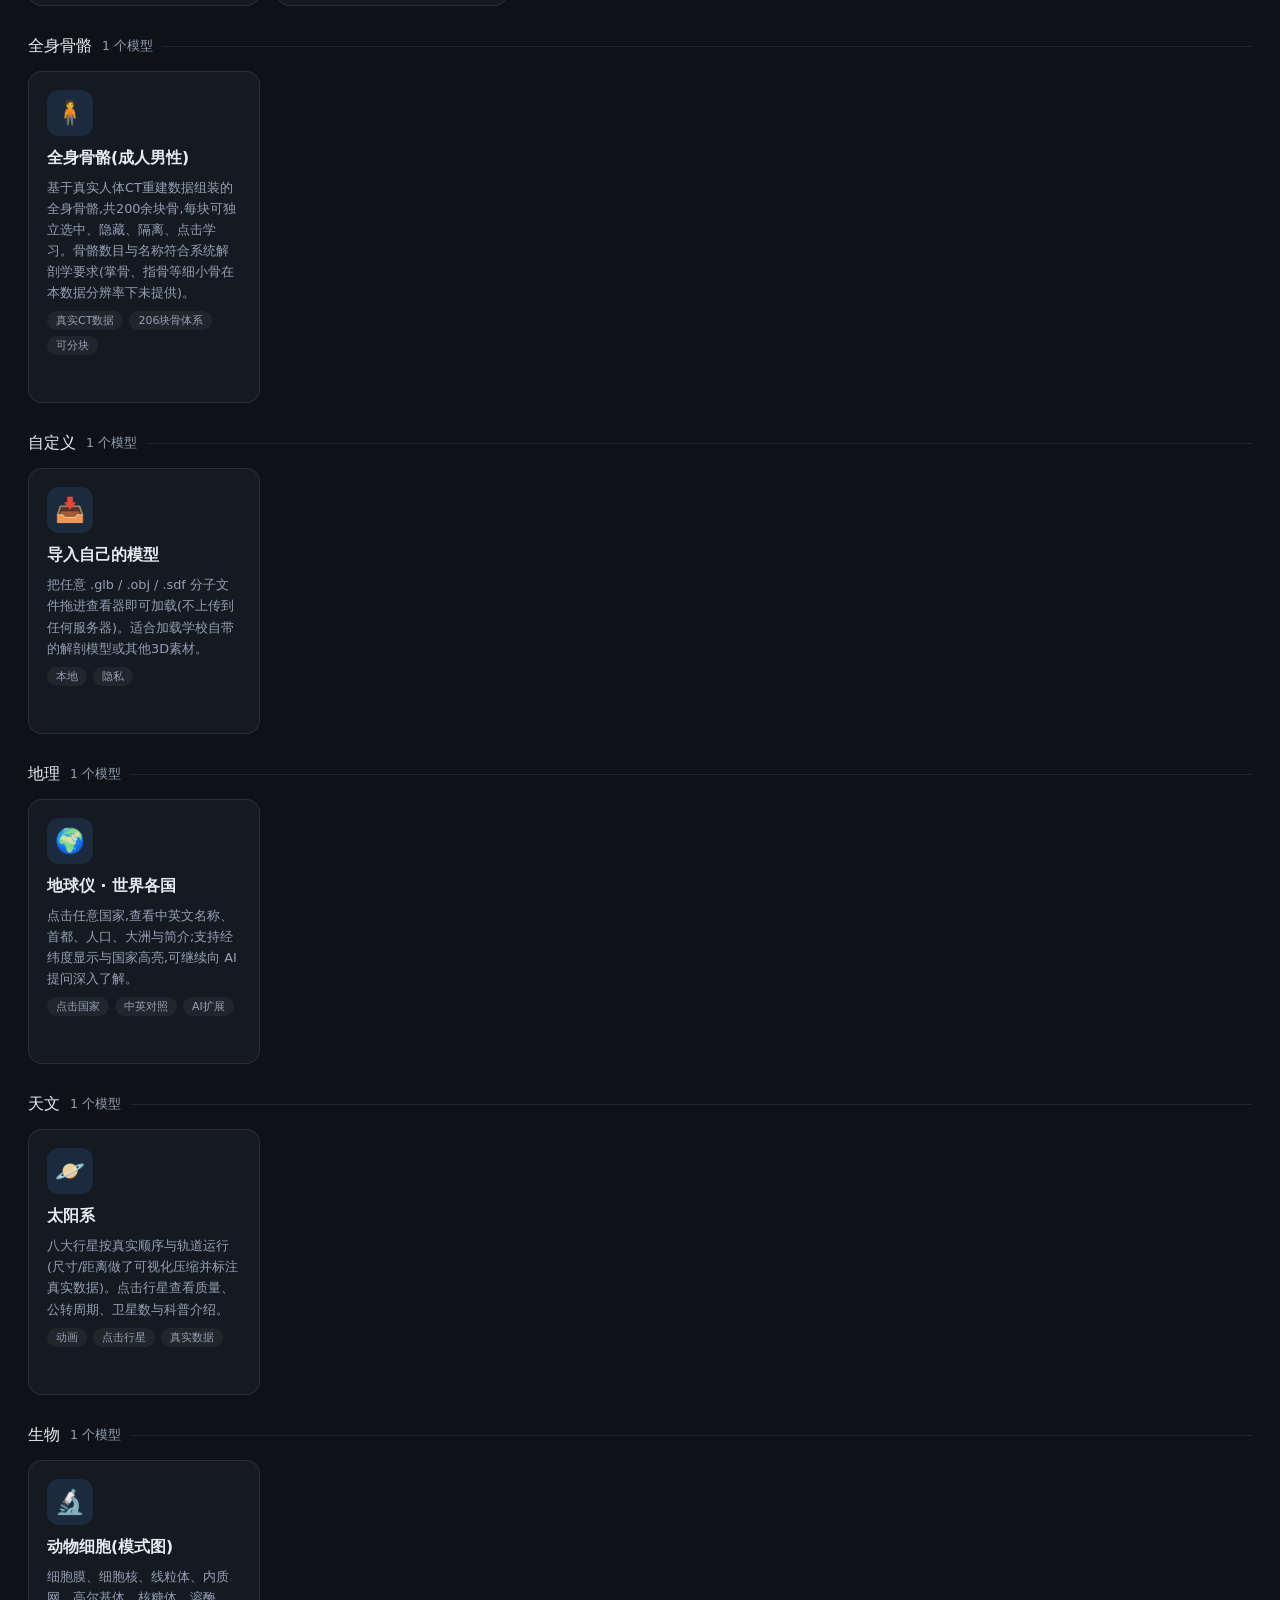
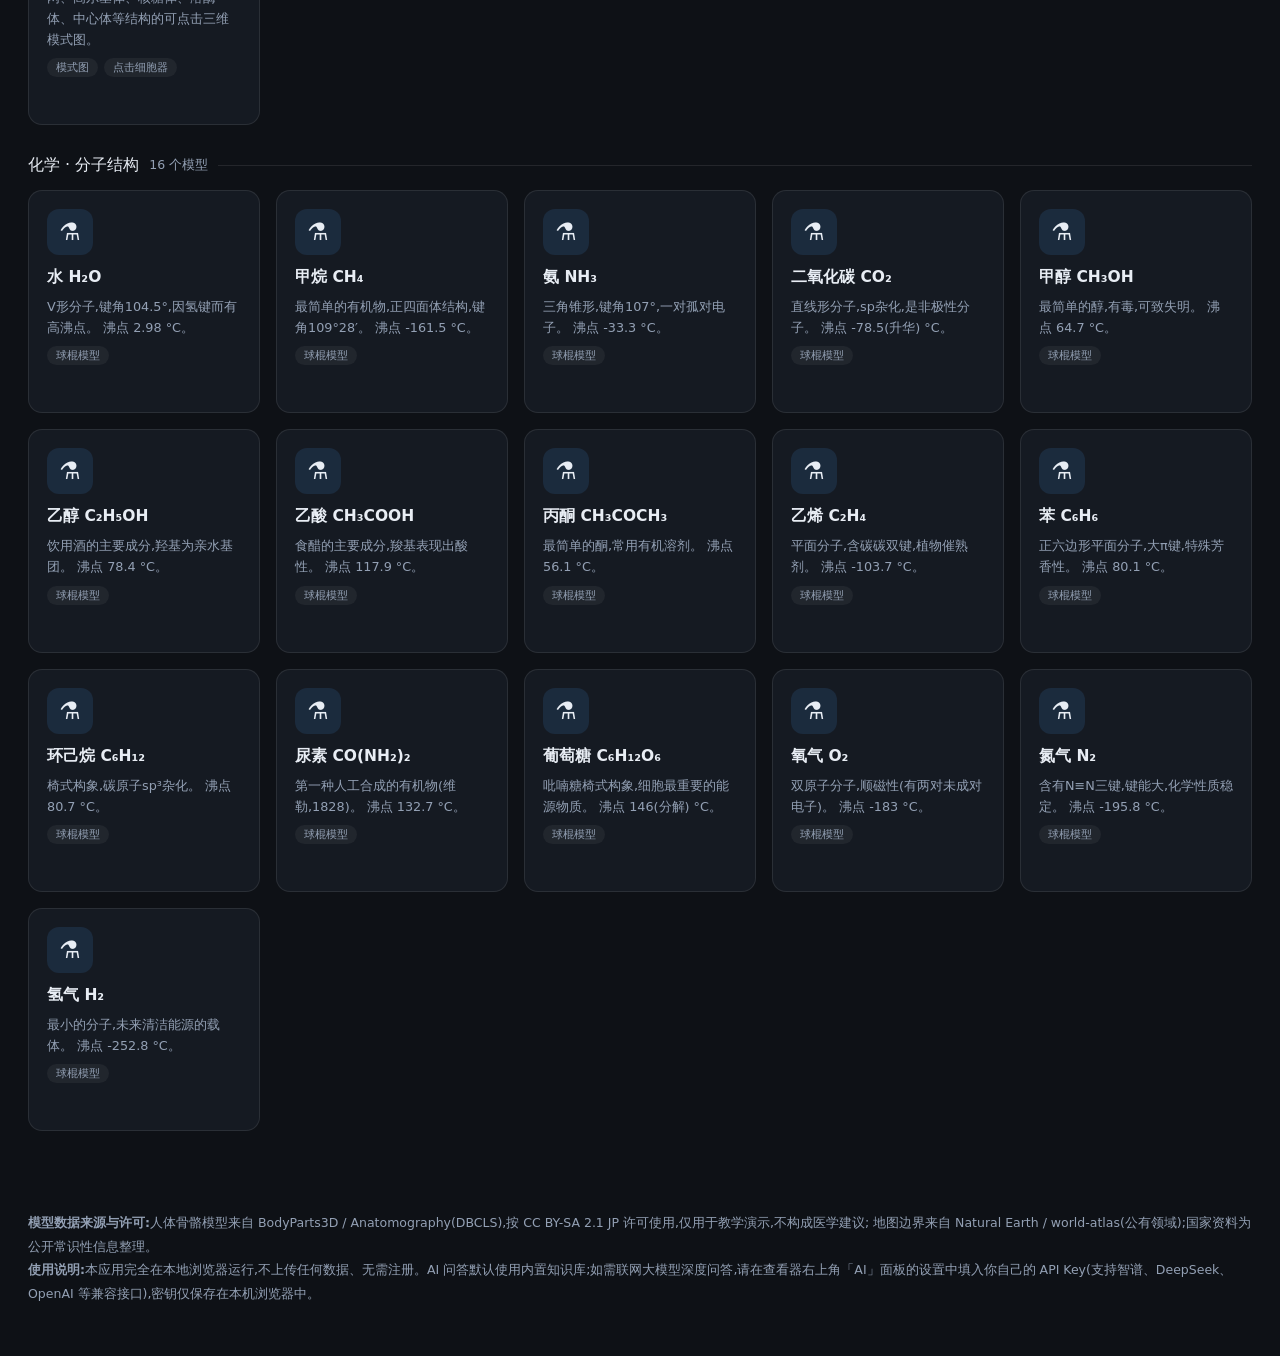
==== commit c4ab93c9: "新增本地账号系统:注册/登录(密码加盐哈希),AI聊天记录按账号自动保存,支持历史会话回看/删除/导出JSON迁移" ====
--- a/index.html
+++ b/index.html
@@ -50,6 +50,7 @@
 </footer>
 
 <script src="js/catalog.js"></script>
+<script src="js/auth.js"></script>
 <script>
 (function () {
   const row = document.getElementById('catRow');
